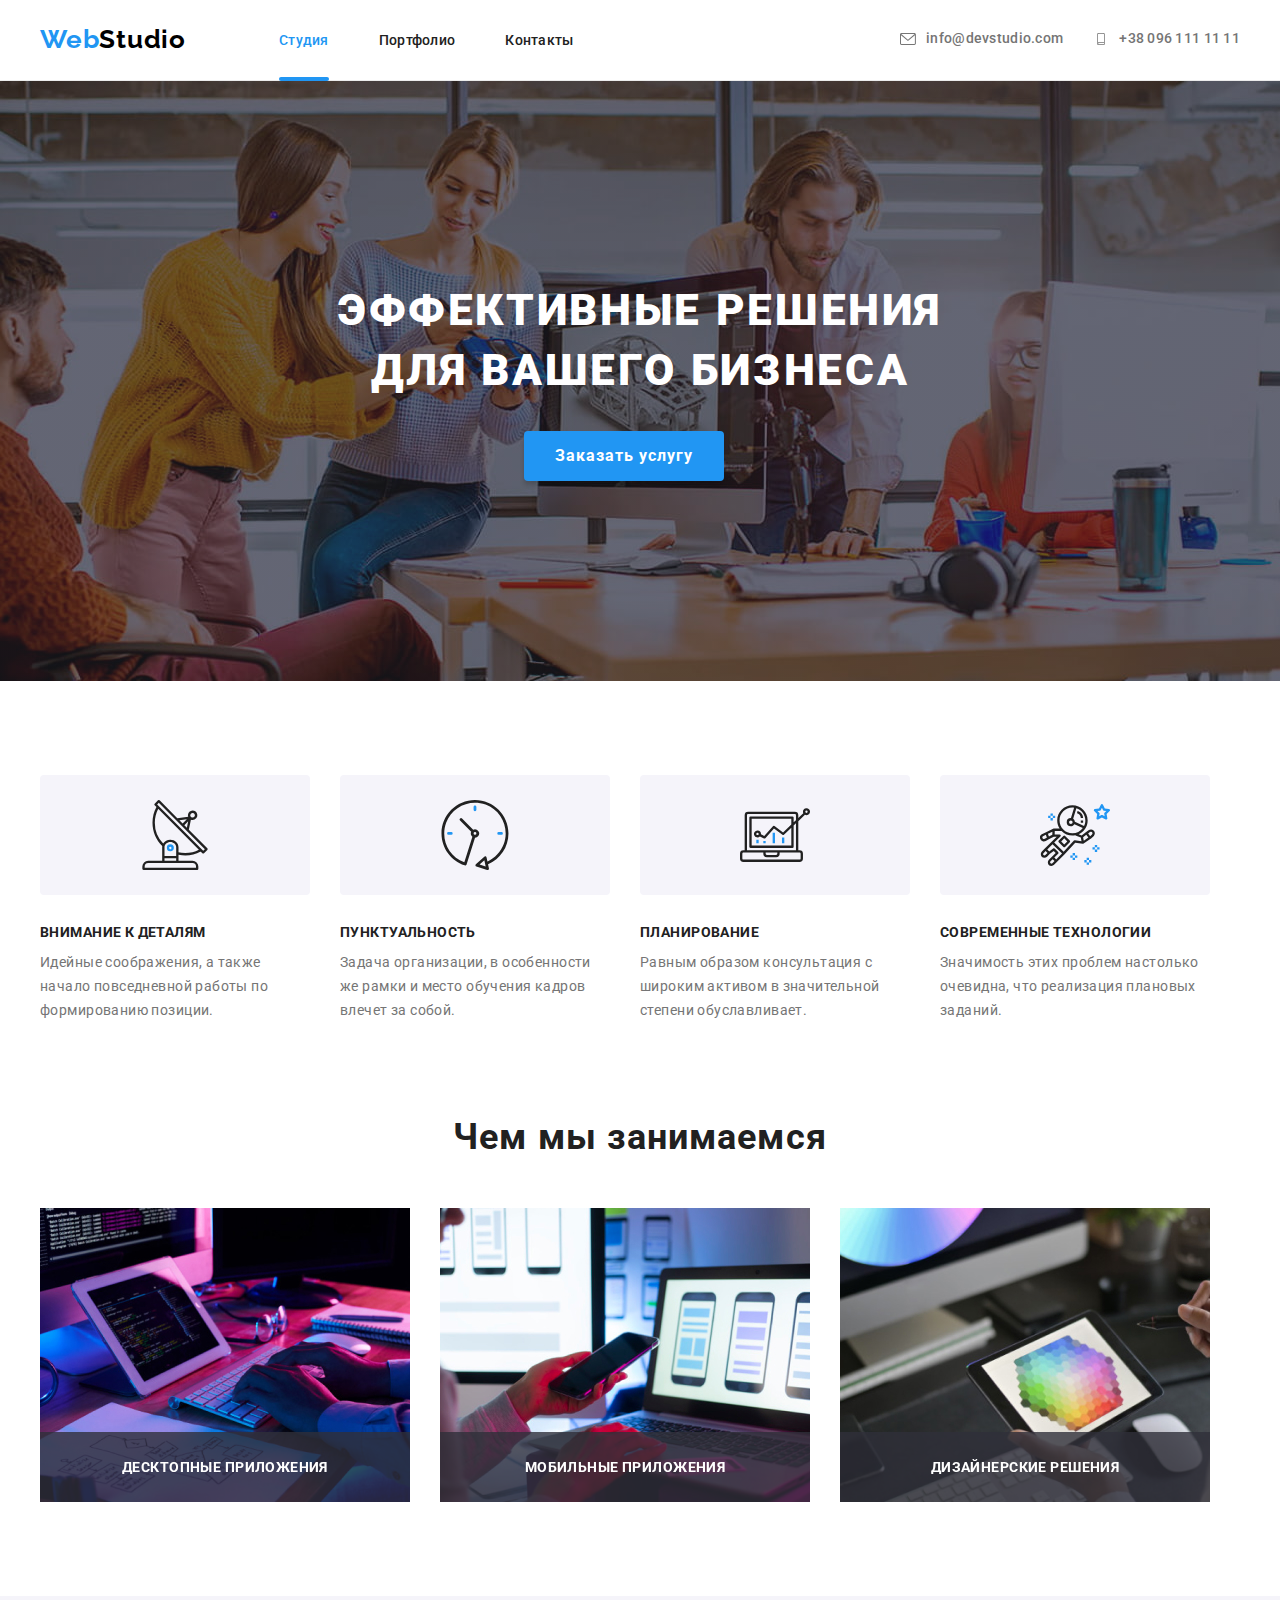
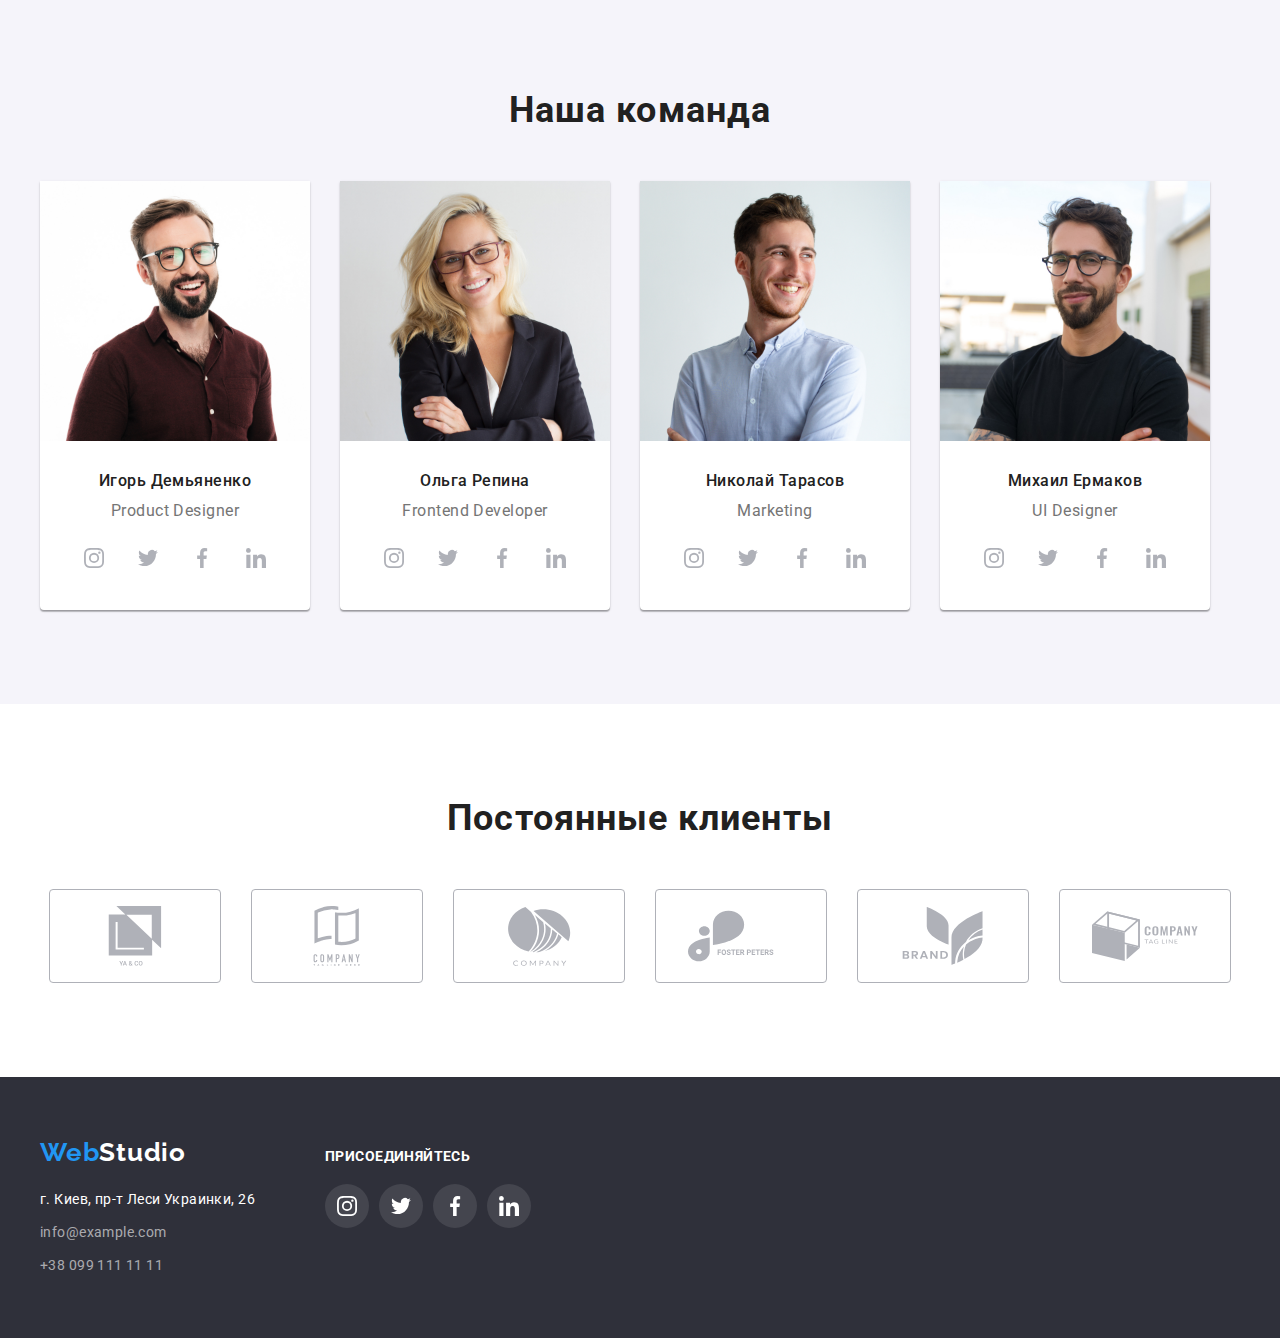
==== index.html @ 54ebe290 "додала файли" ====
<!DOCTYPE html>
<html lang="ru">
<head>
  <meta charset="UTF-8">
  <meta http-equiv="X-UA-Compatible" content="IE=edge">
  <meta name="viewport" content="width=device-width, initial-scale=1.0">
  <title>WebStudio</title>
  <link rel="preconnect" href="https://fonts.googleapis.com">
  <link rel="preconnect" href="https://fonts.gstatic.com" crossorigin>
  <link href="https://fonts.googleapis.com/css2?family=Raleway:wght@700&family=Roboto:wght@400;500;700;900&display=swap"
    rel="stylesheet">
    <link rel="stylesheet" href="https://cdnjs.cloudflare.com/ajax/libs/modern-normalize/1.1.0/modern-normalize.min.css" integrity="sha512-wpPYUAdjBVSE4KJnH1VR1HeZfpl1ub8YT/NKx4PuQ5NmX2tKuGu6U/JRp5y+Y8XG2tV+wKQpNHVUX03MfMFn9Q==" crossorigin="anonymous" referrerpolicy="no-referrer"/>
      <link rel="stylesheet" href="./css/styles.css">
</head>
<body>
  <!-- Шапка сторінки з логотипом (верхній блок)-->
  <header class="hdr">
    <div class="container hdr-nav-contact">
    <nav class="hdr-nav" >
      <a class="logo" href="./index.html"><span>Web</span>Studio</a>
      <!-- Навігація на інші сторінки -->
        <ul class="site-nav list">
          <li class="item"><a class="link current" href="./index.html">Студия</a></li>
          <li class="item"><a class="link" href="./portfolio.html">Портфолио</a></li>
          <li class="item"><a class="link" href="">Контакты</a></li>
        </ul>
        </nav>
    <ul class="hdr-contact list">
        <li class="item">
          <a class="hdr-link mail" href="mailto:info@devstudio.com"><svg class="hdr-icon-mail">
            <use href="./images/icons/symbol-defs.svg#icon-envelope"></use>
          </svg>info@devstudio.com</a>
        </li>
        <li class="item">
          <a class="hdr-link tel" href="tel:+380961111111"><svg class="hdr-icon-tel">
            <use href="./images/icons/symbol-defs.svg#icon-smartphone"></use>
          </svg>+38 096 111 11 11</a>
        </li>
    </ul>
    </div>
  </header>
  
  <!-- Унікальний контент сторінки (3 блоки)-->
  <main>
    <!--Эффективные решения для вашего бизнеса-->
      <section class="section hero">
        <div class="container">
      <h1 class="section-title hero">Эффективные решения для вашего бизнеса</h1>
      <button data-modal-open type="button" class="btn-order"> Заказать услугу</button>
    </div>

    <div data-modal class="backdrop is-hidden">
    <div class="modal">
      <button data-modal-close type="button" class="btn-modal-close">
        <svg class="icon-close">
          <use href="./images/icons/symbol-defs.svg#icon-close"></use>
        </svg>
      </button>
    </div>
    </div>

  </section>
    
   <!-- Cписок особливостей -->
    <section class="section feature">
      <div class="container">
      <h2 class="visually-hidden">Особенности</h2>
        <ul class="feature-list list">
          <li class="item">
            <div class="item-icon">
              <svg class="feature-icon">
                <use href="./images/icons/symbol-defs.svg#icon-antenna"></use>
              </svg>
            </div>
            <h3 class="title">Внимание к деталям</h3>
            <p>Идейные соображения, а также начало повседневной работы по формированию позиции.</p>
          </li> 
          <li class="item">
              <div class="item-icon">
                <svg class="feature-icon">
                  <use href="./images/icons/symbol-defs.svg#icon-clock"></use>
                </svg>
              </div>
            <h3 class="title">Пунктуальность</h3> 
            <p>Задача организации, в особенности же рамки и место обучения кадров влечет за собой.</p>
          </li>
          <li class="item">
              <div class="item-icon">
                <svg class="feature-icon">
                  <use href="./images/icons/symbol-defs.svg#icon-diagram"></use>
                </svg>
              </div>
              <h3 class="title">Планирование</h3>
              <p>Равным образом консультация с широким активом в значительной степени обуславливает.</p>
          </li>
          <li class="item">
              <div class="item-icon">
                <svg class="feature-icon">
                  <use href="./images/icons/symbol-defs.svg#icon-astronaut"></use>
                </svg>
              </div>
              <h3 class="title">Современные технологии</h3>
              <p>Значимость этих проблем настолько очевидна, что реализация плановых заданий.</p>
          </li>
            </ul>
            </div>
      </section>
      <!--Чем мы занимаемся-->
      <section class="section work">
        <div class="container">
        <h2 class="section-title work">Чем мы занимаемся</h2>
        <ul class="work-list list">
          <li class="item"><img src="./images/box1.jpg" alt="photo1" width="370" class="work-img">
            <div class="work-text-position">
              <p>Десктопные приложения</p>
            </div>
          </li>
          <li class="item"><img src="./images/box2.jpg" alt="photo2" width="370" class="work-img">
            <div class="work-text-position">
              <p>Мобильные приложения</p>
            </div>
          </li>
          <li class="item"><img src="./images/box3.jpg" alt="photo3" width="370" class="work-img">
            <div class="work-text-position">
              <p>Дизайнерские решения</p>
            </div>
          </li>
        </ul>
        </div>
      </section>
    <!--Наша команда-->
    <section class="section team">
      <div class="container">
      <h2 class="section-title team">Наша команда</h2>
      <ul class="team-list list">
        <li class="item">
          <img class="team-card" src="./images/img.jpg" alt="Игорь Демьяненко" width="270">
          <div class="team-title-text">
          <h3 class="title-team-card" >Игорь Демьяненко</h3>
          <p class="team-text">Product Designer</p>
          <ul class="team-link-list list">
            <li class="team-link-item">
              <a href="" class="social">
                <svg class="link-icon inst">
                  <use href="./images/icons/symbol-defs.svg#icon-instagram" ></use>
                </svg>
              </a>
            </li>
            <li class="team-link-item">
              <a href="" class="social">
                <svg class="link-icon twitter">
                  <use href="./images/icons/symbol-defs.svg#icon-twitter" ></use>
                </svg>
              </a>
            </li>
            <li class="team-link-item">
              <a href="" class="social">
                <svg class="link-icon facebook"
                >
                  <use href="./images/icons/symbol-defs.svg#icon-facebook" ></use>
                </svg>
              </a>
            </li>
            <li class="team-link-item">
              <a href="" class="social">
                <svg class="link-icon linkedin">
                  <use href="./images/icons/symbol-defs.svg#icon-linkedin" ></use>
                </svg>
              </a>
            </li>
          </ul>
        </div>
        </li>
        <li class="item">
          <img class="team-card" src="./images/img(1).jpg" alt="Ольга Репина" width="270">
          <div class="team-title-text">
          <h3 class="title-team-card" >Ольга Репина</h3>
          <p class="team-text">Frontend Developer</p>
          <ul class="team-link-list list">
            <li class="team-link-item">
              <a href="" class="social">
                <svg class="link-icon inst">
                  <use href="./images/icons/symbol-defs.svg#icon-instagram"></use>
                </svg>
              </a>
            </li>
            <li class="team-link-item">
              <a href="" class="social">
                <svg class="link-icon twitter">
                  <use href="./images/icons/symbol-defs.svg#icon-twitter"></use>
                </svg>
              </a>
            </li>
            <li class="team-link-item">
              <a href="" class="social">
                <svg class="link-icon facebook">
                  <use href="./images/icons/symbol-defs.svg#icon-facebook"></use>
                </svg>
              </a>
            </li>
            <li class="team-link-item">
              <a href="" class="social">
                <svg class="link-icon linkedin">
                  <use href="./images/icons/symbol-defs.svg#icon-linkedin"></use>
                </svg>
              </a>
            </li>
          </ul>
        </div>
        </li>
        <li class="item">
          <img class="team-card" src="./images/img(2).jpg" alt="Николай Тарасов" width="270">
          <div class="team-title-text">
          <h3 class="title-team-card" >Николай Тарасов</h3>
          <p class="team-text">Marketing</p>
          <ul class="team-link-list list">
            <li class="team-link-item">
              <a href="" class="social">
                <svg class="link-icon inst">
                  <use href="./images/icons/symbol-defs.svg#icon-instagram"></use>
                </svg>
              </a>
            </li>
            <li class="team-link-item">
              <a href="" class="social">
                <svg class="link-icon twitter">
                  <use href="./images/icons/symbol-defs.svg#icon-twitter"></use>
                </svg>
              </a>
            </li>
            <li class="team-link-item">
              <a href="" class="social">
                <svg class="link-icon facebook">
                  <use href="./images/icons/symbol-defs.svg#icon-facebook"></use>
                </svg>
              </a>
            </li>
            <li class="team-link-item">
              <a href="" class="social">
                <svg class="link-icon linkedin">
                  <use href="./images/icons/symbol-defs.svg#icon-linkedin"></use>
                </svg>
              </a>
            </li>
          </ul>
         </div>
        </li>
        <li class="item">
          <img class="team-card" src="./images/img(3).jpg" alt="Михаил Ермаков" width="270">
          <div class="team-title-text">
          <h3 class="title-team-card" >Михаил Ермаков</h3>
          <p class="team-text">UI Designer</p>
          <ul class="team-link-list list">
            <li class="team-link-item">
              <a href="" class="social">
                <svg class="link-icon inst">
                  <use href="./images/icons/symbol-defs.svg#icon-instagram"></use>
                </svg>
              </a>
            </li>
            <li class="team-link-item">
              <a href="" class="social">
                <svg class="link-icon twitter">
                  <use href="./images/icons/symbol-defs.svg#icon-twitter"></use>
                </svg>
              </a>
            </li>
            <li class="team-link-item">
              <a href="" class="social">
                <svg class="link-icon facebook">
                  <use href="./images/icons/symbol-defs.svg#icon-facebook"></use>
                </svg>
              </a>
            </li>
            <li class="team-link-item">
              <a href="" class="social">
                <svg class="link-icon linkedin">
                  <use href="./images/icons/symbol-defs.svg#icon-linkedin"></use>
                </svg>
              </a>
            </li>
          </ul>
            </ul>
        </div>
        </li>
      </ul>
      </div>
    </section>
    <!-- Постоянные клиенты -->
    <section class="section clients">
      <div class="container">
      <h2 class="section-title clients">Постоянные клиенты</h2>
      <ul class="clients-list list">
        <li class="clients-item" >
          <a href="" class="clients-link">
            <svg class="clients-icon">
              <use href="./images/icons/symbol-defs.svg#icon-client1"></use>
            </svg>
          </a>
        </li>
        <li class="clients-item">
          <a href="" class="clients-link">
            <svg class="clients-icon">
              <use href="./images/icons/symbol-defs.svg#icon-client2"></use>
            </svg>
          </a>
        </li>
        <li class="clients-item">
          <a href="" class="clients-link">
            <svg class="clients-icon">
              <use href="./images/icons/symbol-defs.svg#icon-client3"></use>
            </svg>
          </a>
        </li>
        <li class="clients-item">
          <a href="" class="clients-link">
            <svg class="clients-icon">
              <use href="./images/icons/symbol-defs.svg#icon-client4"></use>
            </svg>
          </a>
        </li>
        <li class="clients-item">
          <a href="" class="clients-link">
            <svg class="clients-icon">
              <use href="./images/icons/symbol-defs.svg#icon-client5"></use>
            </svg>
          </a>
        </li>
        <li class="clients-item">
          <a href="" class="clients-link">
            <svg class="clients-icon">
              <use href="./images/icons/symbol-defs.svg#icon-client6"></use>
            </svg>
          </a>
        </li>
      </ul>
    </div>
    </section>


  </main>
  <!-- Підвал сторінки (нижня частина)-->
  <footer class="footer-box">
    <div class="container footer">
      <div class="adress-box">
        <!-- Копірайт -->
        <a class="logo-footer" href="./index.html"> <span>Web</span>Studio</a>
        <!-- Посилання на соцмережі -->
        <address>
          <ul class="contact list">
            <li><a class="contact-adres" href="https://goo.gl/maps/HZU3c6R3okZjk7ic6" target="_blank"
                rel="noopener noreferrer">г. Киев, пр-т Леси Украинки, 26</a></li>
            <li><a class="contact-mail" href="mailto:info@example.com">info@example.com</a></li>
            <li><a class="contact-tel" href="tel:+380991111111">+38 099 111 11 11</a></li>
          </ul>
        </address>
      </div>
      <!--LINK SOC  -->
      <div class="footer-link">
        <p class="footer-link-text">Присоединяйтесь</p>
        <ul class="footer-link-list list">
          <li class="footer-link-item">
            <a href="" class="footer-social">
              <svg class="footer-link-icon">
                <use href="./images/icons/symbol-defs.svg#icon-instagram"></use>
              </svg>
            </a>
          </li>
          <li class="footer-link-item">
            <a href="" class="footer-social">
              <svg class="footer-link-icon">
                <use href="./images/icons/symbol-defs.svg#icon-twitter"></use>
              </svg>
            </a>
          </li>
          <li class="footer-link-item">
            <a href="" class="footer-social">
              <svg class="footer-link-icon">
                <use href="./images/icons/symbol-defs.svg#icon-facebook"></use>
              </svg>
            </a>
          </li>
          <li class="footer-link-item">
            <a href="" class="footer-social">
              <svg class="footer-link-icon">
                <use href="./images/icons/symbol-defs.svg#icon-linkedin"></use>
              </svg>
            </a>
          </li>
        </ul>
      </div>
    </div>
    
 
  </footer>

  <script src="./js/modal.js"></script>
</body>
</html>

        <!--  -->
---- css/styles.css ----
:root {
  --primary-text-color: #757575;
  --title-color: #212121;
  --link-hover-color: #2196f3;
  --accent-color: #2196f3;
  --btn-color: #2196f3;
  --primary-bg-color: #2f303a;
  --bg-prioritet-color: #fff;
  --bg-another-color: #f5f4fa;
  --time-hover: 250ms;
  --time-function: cubic-bezier(0.4, 0, 0.2, 1);
}

body {
  margin: 0 0 0 0;
  font-family: Roboto, sans-serif;
  background: #fff;
  color: var(--primary-text-color);
  font-size: 14px;
  line-height: 1.33;
}

/* Нижче буде скидування стилів для тегів */
p,
h1,
h2,
h3,
h4,
h5,
h6 {
  margin: 0;
}

ul,
ol {
  margin: 0;
  padding: 0;
}

a {
  text-decoration: none;
}

button {
  cursor: pointer;
}

address {
  font-style: normal;
}

.container {
  width: 1200px;
  margin: 0 auto;
  padding-left: 15px;
  padding-right: 15px;
}

/* контейнерів може бути декілька, якщо секції різної ширини */

.list {
  padding-top: 0;
  padding-bottom: 0;
  padding-right: 0;
  padding-left: 0;
  margin-top: 0;
  margin-bottom: 0;
  margin-left: 0;
  margin-right: 0;
  list-style: none;
}

/* скидує стилі списків */

.visually-hidden {
  position: absolute;
  width: 1px;
  height: 1px;
  margin: -1px;
  border: 0;
  padding: 0;

  white-space: nowrap;
  clip-path: inset(100%);
  clip: rect(0 0 0 0);
  overflow: hidden;
}
/* приховує елементи без втрати семантики */

/* ========HEADER======= */

.hdr {
  /* position: sticky;
top: 0; */
  background-color: var(--bg-prioritet-color);
  border-bottom: 1px solid #ececec;
}

.hdr-nav-contact {
  display: flex;
  align-items: center;
  justify-content: space-between;
}

.hdr-nav {
  display: flex;
  align-items: center;
}

.logo {
  font-family: 'Raleway', sans-serif;
  font-weight: 700;
  font-size: 26px;
  line-height: 1.19;
  letter-spacing: 0.03em;
  color: black;
  text-decoration: none;
  padding-top: 24px;
  padding-bottom: 25px;

  transition-property: color;
  transition-duration: var(--time-hover);
  transition-timing-function: var(--time-function);
}

.logo span {
  color: var(--accent-color);
}


.logo:hover,
.logo:focus {
  color: var(--link-hover-color);
}

/* site-nav */

.site-nav {
  display: flex;
  margin-left: 93px;
  gap: 50px;
}

/* .site-nav .item:not(:last-child){
  margin-right: 50px;
} */

/* .site-nav .item + .item{
  margin-left: 50px;
} */

.site-nav-list {
  display: flex;
  margin-right: 305px;
}

.site-nav .link {
  padding-top: 32px;
  padding-bottom: 32px;

  color: #212121;
  font-style: normal;
  font-weight: 500;
  font-size: 14px;
  line-height: 1.1;
  letter-spacing: 0.02em;
  text-decoration: none;

  transition-property: color;
  transition-duration: var(--time-hover);
  transition-timing-function: var(--time-function);
}

.link.current {
  position: relative;
  color: var(--accent-color);
}

.link.current::after {
  position: absolute;
  bottom: -1px;
  left: 0;
  content: '';

  min-width: 100%;
  height: 4px;
  border: none;

  background-color: var(--accent-color);
  outline: 2px;
  border-radius: 2px;
}

.site-nav .link:hover,
.site-nav .link:focus {
  color: var(--link-hover-color);
}

.hdr-contact.list {
  display: flex;
  justify-content: end;
  gap: 30px;
}

.hdr-contact .item {
  display: flex;
  align-items: center;
  justify-content: center;
}

.hdr-contact .hdr-link {
  display: flex;
  align-items: center;
  padding-top: 24px;
  padding-bottom: 25px;
  color: var(--primary-text-color);
  text-decoration: none;
  font-style: normal;
  font-weight: 500;
  font-size: 14px;
  line-height: 1.14;
  letter-spacing: 0.02em;

  transition-property: color;
  transition-duration: var(--time-hover);
  transition-timing-function: var(--time-function);
}

.hdr-contact .hdr-link:hover,
.hdr-contact .hdr-link:focus,
.hdr-contact .hdr-link:hover .hdr-icon-mail,
.hdr-contact .hdr-link:hover .hdr-icon-tel,
.hdr-contact .hdr-link:focus .hdr-icon-mail,
.hdr-contact .hdr-link:focus .hdr-icon-tel {
  color: var(--accent-color);
  fill: var(--accent-color);
}

.hdr-icon-mail {
  width: 16px;
  height: 12px;
  margin-right: 10px;
  fill: rgba(117, 117, 117, 1);

  transition-property: fill;
  transition-duration: var(--time-hover);
  transition-timing-function: var(--time-function);
}

.hdr-icon-tel {
  width: 16px;
  height: 12px;
  margin-right: 10px;
  fill: rgba(117, 117, 117, 1);

  transition-property: fill;
  transition-duration: var(--time-hover);
  transition-timing-function: var(--time-function);
}

/* ========ORDER======= */
/* Эффективные решения для вашего бизнеса */

section.hero {
  padding-top: 200px;
  padding-bottom: 200px;
  align-items: center;
  text-align: center;
  background-color: var(--primary-bg-color);
  background-image: linear-gradient(to right, rgba(47, 48, 58, 0.4), rgba(47, 48, 58, 0.4)),
    url(../images/hero-bg.jpg);
  background-repeat: no-repeat;
  background-position: center;
}

.section-title {
  color: var(--title-color);
}
.section-title.hero {
  margin-top: 0;
  margin-bottom: 30px;
  margin-left: auto;
  margin-right: auto;
  width: 696px;
  height: 120px;

  font-weight: 900;
  font-size: 44px;
  line-height: 1.36;
  letter-spacing: 0.06em;
  text-transform: uppercase;
  color: #fff;
}

.btn-order {
  display: flex;
  justify-content: center;
  align-items: center;
  min-width: 200px;
  height: 50px;
  margin-right: 484px;
  margin-left: 484px;

  border-radius: 4px;
  border: transparent;
  background: var(--btn-color);
  box-shadow: 0px 4px 4px rgba(0, 0, 0, 0.15);
  font-family: inherit;
  font-weight: 700;
  font-size: 16px;
  line-height: 1.87;
  letter-spacing: 0.06em;

  cursor: pointer;
  color: #ffffff;
}

/* ======FEATURES===== */
/* features Особенности*/
.feature {
  padding-top: 94px;
  padding-bottom: 94px;
  padding-left: 0;
  padding-right: 0;
  background-color: var(--bg-color-wite);
}

.feature-list {
  display: flex;
  gap: 30px;
}

.feature-list .item {
  max-width: 270px;
}

.feature-list .item p {
  line-height: 1.71;
  letter-spacing: 0.03em;
}

/* .feature-list .item + .item{
  margin-left: 30px;
} */

.item-icon {
  display: flex;
  align-items: center;
  justify-content: center;
  width: 270px;
  height: 120px;
  margin-bottom: 30px;
  background-color: var(--bg-another-color);
  border-radius: 4px;
}

.feature-icon {
  width: 70px;
  height: 70px;
}

.feature-list .title {
  margin-bottom: 10px;
  color: var(--title-color);
  font-weight: 700;
  font-size: 14px;
  line-height: 1.14;
  letter-spacing: 0.03em;
  text-transform: uppercase;
}

/* =======WORK======== */
/* ЧЕМ МЫ ЗАНИМАЕМСЯ */

.section.work {
  background-color: var(--bg-color-wite);
  padding-bottom: 94px;
}

.work-list {
  position: relative;
  display: flex;
  gap: 30px;
}

.work-img {
  display: block;
}

.work-text-position {
  position: absolute;
  bottom: 0;
  display: flex;
  justify-content: center;
  align-items: center;
  width: 370px;
  height: 70px;
  background-color: rgba(47, 48, 58, 0.8);

  font-weight: 700;
  font-size: 14px;
  line-height: 1.14px;
  text-align: center;
  letter-spacing: 0.03em;
  text-transform: uppercase;
  color: #ffffff;
}


/* =======TEAM======= */
/* Наша команда */

.section.team {
  padding-top: 94px;
  padding-bottom: 94px;
  background-color: var(--bg-another-color);
}

.section-title.work,
.section-title.team,
.section-title.clients {
  margin-top: 0;
  margin-bottom: 50px;
  font-weight: 700;
  font-size: 36px;
  line-height: 1.15;
  text-align: center;
  letter-spacing: 0.03em;
}

.team-list {
  display: flex;
  gap: 30px;
}

.team-list .item {
  background-color: #fff;
  box-shadow: 0px 1px 3px rgba(0, 0, 0, 0.12), 0px 1px 1px rgba(0, 0, 0, 0.14),
    0px 2px 1px rgba(0, 0, 0, 0.2);
  border-radius: 0px 0px 4px 4px;
}

.team-card {
  display: block;
}

.title-team-card {
  margin-bottom: 10px;
  font-weight: 500;
  font-size: 16px;
  text-align: center;
  line-height: 1.19;
  letter-spacing: 0.03em;
  color: var(--title-color);
}

.team-text {
  margin-bottom: 16px;
  font-size: 16px;
  line-height: 1.19;
  text-align: center;
  letter-spacing: 0.03em;

  color: var(--primary-text-color);
}

.team-title-text {
  padding-top: 30px;
  padding-bottom: 30px;
}

.team-link-list {
  display: flex;
  justify-content: center;
  gap: 10px;
}

.social {
  display: flex;
  align-items: center;
  justify-content: center;
  width: 44px;
  height: 44px;
  fill: rgba(175, 177, 184, 1);
  border-radius: 50%;

  transition-property: background-color;
  transition-duration: var(--time-hover);
  transition-timing-function: var(--time-function);
}

.link-icon {
  width: 20px;
  height: 20px;
  padding: 0;

  transition-property: fill;
  transition-duration: var(--time-hover);
  transition-timing-function: var(--time-function);
}

.social:hover,
.social:focus {
  background-color: var(--accent-color);
  fill: #ffffff;
}

/* =====CLIENTS=== */
/* Постоянные клиетны */
s.ection-title.clients {
  margin-bottom: 50px;
}

.section.clients {
  padding-top: 94px;
  padding-bottom: 94px;
}

.clients-list {
  display: flex;
  justify-content: center;
  gap: 30px;
}

.clients-link {
  display: flex;
  width: 170px;
  height: 92px;
  border: 1px solid #afb1b8;
  border-radius: 4px;
  align-items: center;
  justify-content: center;

  transition-property: border-color;
  transition-duration: var(--time-hover);
  transition-timing-function: var(--time-function);
}

.clients-link:hover .clients-icon,
.clients-link:focus .clients-icon {
  fill: var(--accent-color);
}

.clients-link:hover,
.clients-link:focus {
  border: 1px solid var(--accent-color);
}

.clients-icon {
  width: 106px;
  height: 60px;
  fill: #afb1b8;

  transition-property: fill;
  transition-duration: var(--time-hover);
  transition-timing-function: var(--time-function);
}

/*========FOOTER========*/
.container.footer {
  display: flex;
  align-items: baseline;
}

.footer-box {
  padding-top: 60px;
  padding-bottom: 60px;
  background-color: var(--primary-bg-color);
}

.adres-box {
  display: flex;
}

.logo-footer {
  display: block;
  margin-bottom: 20px;

  font-family: 'Raleway';
  font-weight: 700;
  font-size: 26px;
  line-height: 1.19;
  letter-spacing: 0.03em;
  color: #fff;
  text-decoration: none;

  transition-property: color;
  transition-duration: var(--time-hover);
  transition-timing-function: var(--time-function);
}

.logo-footer span {
  color: var(--accent-color);
}

.logo-footer:hover,
.logo-footer:focus {
  color: var(--link-hover-color);
}

.contact-adres {
  display: inline-block;
  margin-bottom: 9px;
  font-style: normal;
  font-size: 14px;
  line-height: 1.71;
  letter-spacing: 0.03em;
  text-decoration: none;
  color: #ffffff;

  transition-property: color;
  transition-duration: var(--time-hover);
  transition-timing-function: var(--time-function);
}

.contact-mail {
  display: block;
  margin-bottom: 9px;
}

.contact-tel {
  display: block;
}

.contact-mail,
.contact-tel {
  color: rgba(255, 255, 255, 0.6);
  font-style: normal;
  font-size: 14px;
  line-height: 1.71;
  letter-spacing: 0.03em;
  text-decoration: none;

  transition-property: color;
  transition-duration: var(--time-hover);
  transition-timing-function: var(--time-function);
}

.contact-adres:hover,
.contact-mail:hover,
.contact-tel:hover {
  color: var(--link-hover-color);
}

.contact-adres:focus,
.contact-mail:focus,
.contact-tel:focus {
  color: var(--link-hover-color);
}

.footer-link {
  margin-left: 70px;
}

.footer-link-text {
  margin-bottom: 20px;
  font-weight: 700;
  font-size: 14px;
  line-height: 16px;
  letter-spacing: 0.03em;
  text-transform: uppercase;

  color: #ffffff;
}

.footer-link-list {
  display: flex;
  gap: 10px;
}

.footer-social {
  display: flex;
  align-items: center;
  justify-content: center;
  width: 44px;
  height: 44px;
  border-radius: 50%;
  background-color: rgba(255, 255, 255, 0.1);
  fill: var(--bg-prioritet-color);

  transition-property: background-color;
  transition-duration: var(--time-hover);
  transition-timing-function: var(--time-function);
}

.footer-social:hover,
.footer-social:focus {
  background-color: var(--accent-color);
}

.footer-link-icon {
  width: 20px;
  height: 20px;
}

/* ======MODAL====== */

.backdrop {
  position: fixed;
  top: 0;
  right: 0;
  left: 0;
  bottom: 0;
  background-color: rgba(0, 0, 0, 0.2);

  opacity: 1;
  transition: opacity var(--time-hover) var(--time-function);
}

.backdrop.is-hidden {
  opacity: 0;
  pointer-events: none;
}

.backdrop.is-hidden .modal{
  transform: translate(-50%, -50%) scale(1.3);

}

.modal {
  position: absolute;
  top: 50%;
  left: 50%;
  height: 581px;
  width: 528px;

  background-color: #fff;
  box-shadow: 0px 1px 3px rgba(0, 0, 0, 0.12), 0px 1px 1px rgba(0, 0, 0, 0.14),
    0px 2px 1px rgba(0, 0, 0, 0.2);
  border-radius: 4px;

  transform: translate(-50%, -50%) scale(1);
  transition: var(--time-hover) var(--time-function);
}

.btn-modal-close {
  position: absolute;
  top: 8px;
  right: 8px;

  display: flex;
  justify-content: center;
  align-items: center;
  width: 30px;
  height: 30px;

  cursor: pointer;

  background-color: transparent;
  border: 1px solid rgba(0, 0, 0, 0.1);
  border-radius: 50%;
}

.btn-modal-close:hover .icon-close{
  fill: var(--accent-color);
}

.icon-close {
  width: 11px;
  height: 11px;
  fill: #000;

    transition-property: fill;
  transition-duration: var(--time-hover);
  transition-timing-function: var(--time-function);
}

/* ================= */
/* PORTFOLIO STYLES */
/* ================= */

.portfolio-section {
  padding-top: 94px;
  padding-bottom: 94px;
}

.portf-title {
  font-size: 0;
}

/* ===СПИСОК КНОПОК=== */

.buttons-portf.list {
  display: flex;
  margin-bottom: 50px;
  justify-content: center;
  gap: 8px;
}

.btn-portf {
  padding-top: 6px;
  padding-bottom: 6px;
  padding-right: 22px;
  padding-left: 22px;
  height: 38px;
  background: #f5f4fa;
  border: none;
  border-radius: 4px;

  font-family: inherit;
  font-weight: 500;
  font-size: 16px;
  line-height: 1.62;
  text-align: center;
  letter-spacing: 0.03em;
  cursor: pointer;

  transition-property: background-color, color;
  transition-duration: var(--time-hover);
  transition-timing-function: var(--time-function);
}

.btn-portf:hover,
.btn-portf:focus {
  background: var(--link-hover-color);
  box-shadow: 0px 3px 1px rgba(0, 0, 0, 0.1), 0px 1px 2px rgba(0, 0, 0, 0.08),
    0px 2px 2px rgba(0, 0, 0, 0.12);
  color: #ffffff;
}

/*===ПОРТФОЛІО РОБІТ=== */

.portfolio-list .item {
 
  width: 370px;
  height: 404px;

  transition-property: box-shadow;
  transition-duration: var(--time-hover);
  transition-timing-function: var(--time-function);
}

.portfolio-list {
  display: flex;
  flex-wrap: wrap;
  gap: 30px;
}

.portf-thumb {
  position: relative;
  overflow: hidden;
}

.portf-overlay {
  position: absolute;
  top: 0;
  left: 0;

  padding: 63px 24px;

  width: 100%;
  height: 100%;
  background-color: rgba(33, 150, 243, 0.9);

  font-weight: 400;
  font-size: 18px;
  line-height: 1.56;
  letter-spacing: 0.03em;
  color: #ffffff;

transform: translateY(100%);
transition: transform var(--time-hover) var(--time-function);
}

.portfolio-list .item:hover{
  box-shadow: 0px 1px 1px rgba(0, 0, 0, 0.12), 0px 4px 4px rgba(0, 0, 0, 0.06),
    1px 4px 6px rgba(0, 0, 0, 0.16);
  cursor: pointer;
}

.portfolio-list .item:hover .portf-overlay{
  transform: translateY(0);
}

.portfolio-list .item:focus .portf-overlay{
   transform: translateY(0);
}

.portf-card {
  display: block;
}


.portf-list-title {
  margin-bottom: 4px;

  font-weight: 700;
  font-size: 18px;
  line-height: 2;
  letter-spacing: 0.06em;
  color: var(--title-color);
}

.portf-list-text {
  font-size: 16px;
  line-height: 1.88;
  letter-spacing: 0.03em;
  color: var(--primary-text-color);
}

.card-border {
  padding-top: 20px;
  padding-bottom: 20px;
  padding-left: 24px;
  padding-right: 24px;
  margin: 0;
  border-left: 1px solid #eeeeee;
  border-right: 1px solid #eeeeee;
  border-bottom: 1px solid #eeeeee;
}

/*
колір основного тексту #212121
колір h1 #FFFFFF
колір web #2196F3
колір p, mail tel (header) #757575
колір background #2F303A
колір background наша команда #F5F4FA ;
колір*/

/* ФОРМУЛА від ширини відняти суму зазорів, поділити на кількість елементів в рядку і забрати у останніх марджин */

/* .portfolio-list .item:nth-child(3n){
  margin-right: 0;
} */
/* .portfolio-list .item:nth-last-child(-n+3){
margin-bottom: 0;
} */

/* ЧАС АНІМАЦІЇ І КУБІК 
час 250ms
cubic-bezier(0.4, 0, 0.2, 1)
*/
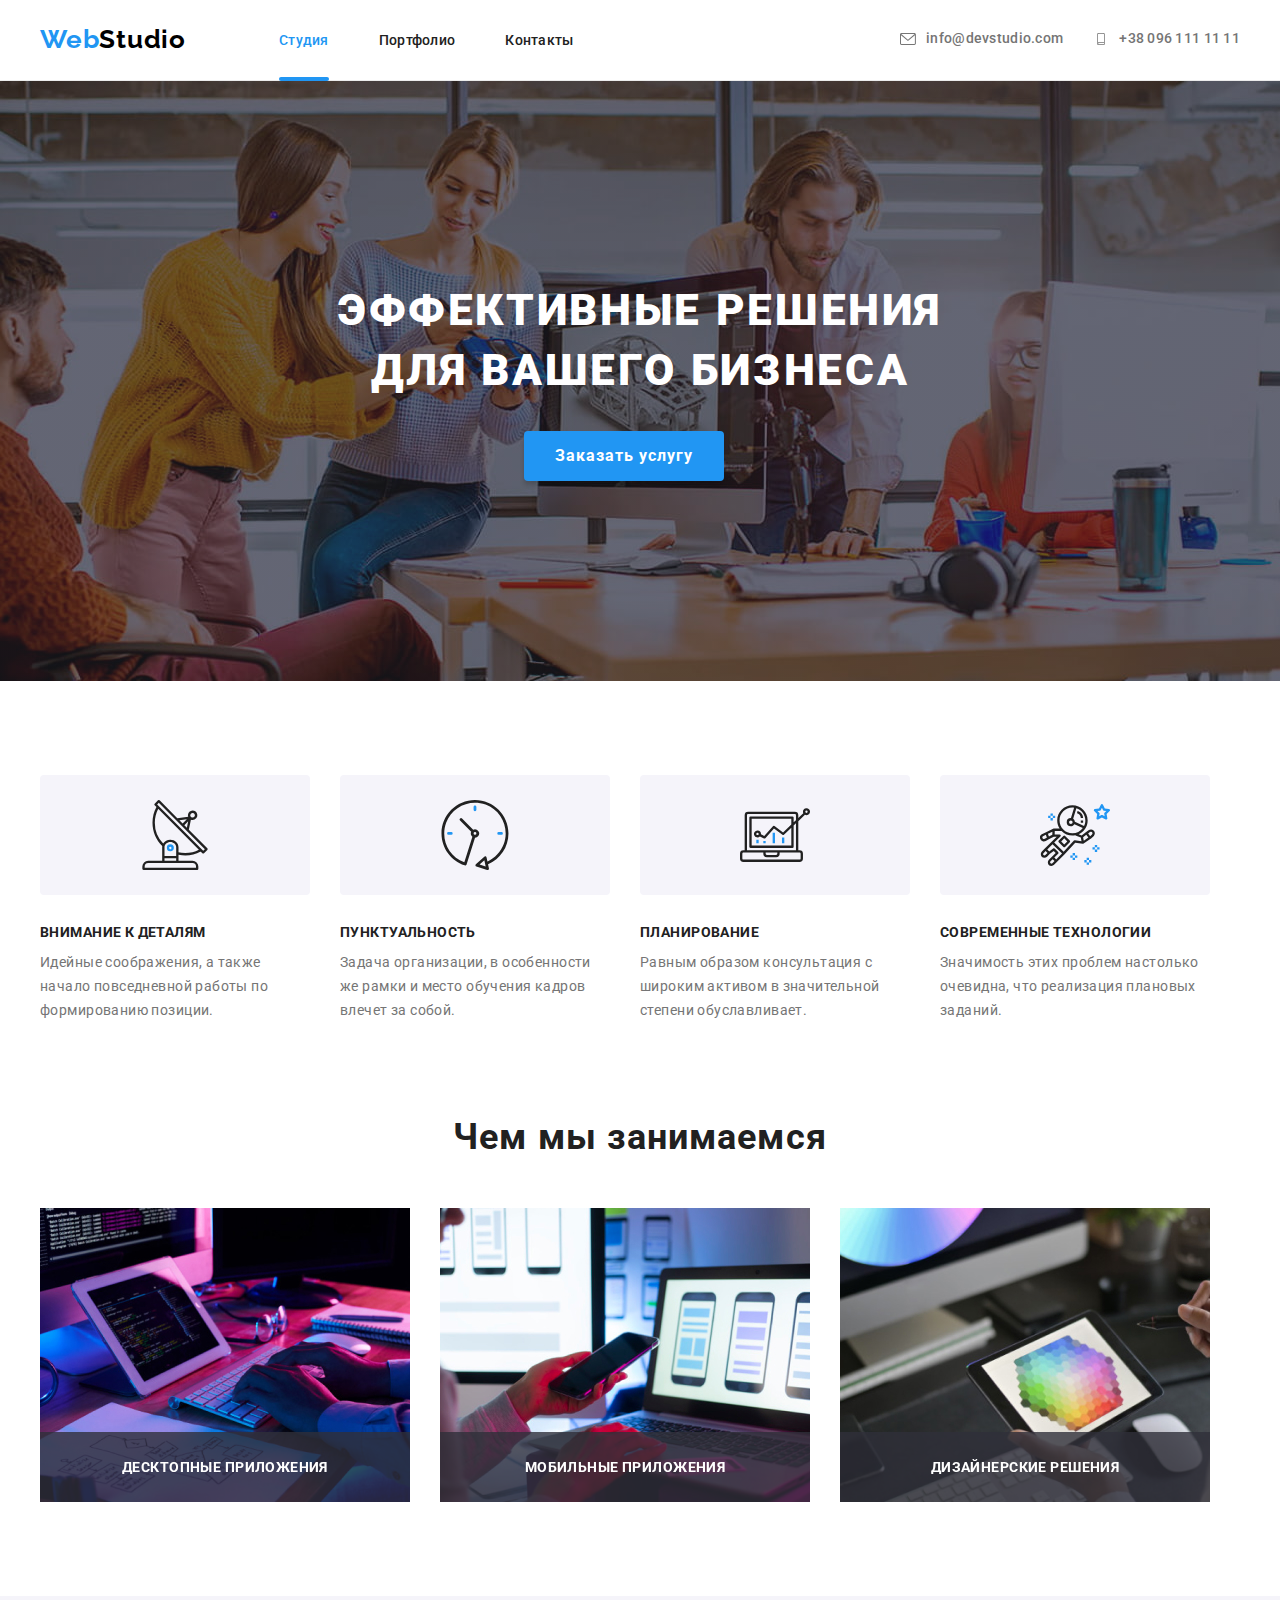
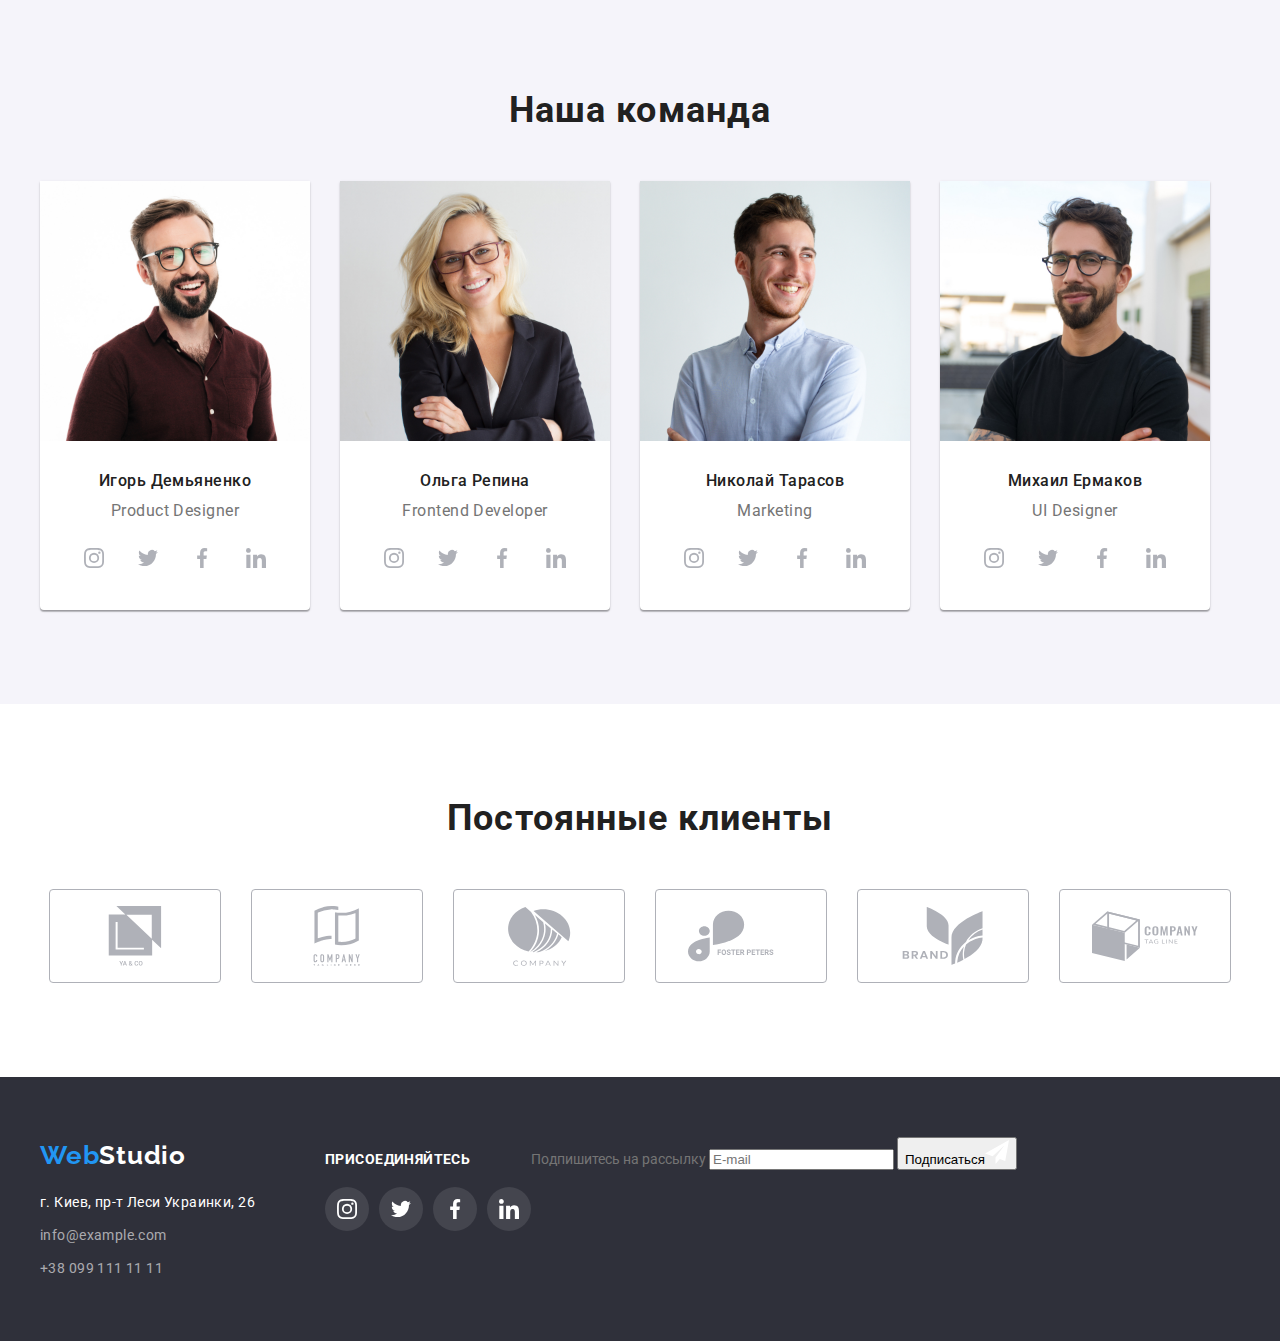
==== commit 13a287bc: "modal" ====
--- a/index.html
+++ b/index.html
@@ -56,6 +56,44 @@
           <use href="./images/icons/symbol-defs.svg#icon-close"></use>
         </svg>
       </button>
+
+
+<form class="modal-form">
+<h2 class="modal-title">Оставьте свои данные, мы вам перезвоним</h2>
+
+<div class="form-field">
+  <label for="modal-name">Имя</label>
+  <input class="input-field name" type="text" name="modal-name" id="modal-name">
+</div>
+
+<div class="form-field">
+  <label for="modal-tel">Телефон</label>
+  <input class="input-field tel"  type="tel" name="modal-tel" id="modal-tel">
+</div>
+
+<div class="form-field">
+  <label for="modal-mail">Почта</label>
+  <input class="input-field mail"  type="mail" name="modal-mail" id="modal-mail">
+</div>
+
+<div class="form-field">
+  <label for="modal-comment">Комментарий</label>
+<textarea class="input-field comment"  name="modal-comment" id="modal-comment" cols="" rows="">Введите текст</textarea>
+</div>
+
+<div class="form-checkbox">
+  <input class="checkbox-field" type="checkbox" name="modal-checkbox" value="" id="modal-checkbox">
+  <label for="modal-checkbox">Соглашаюсь с рассылкой и принимаю <a class="link-contract" href="">Условия Договора</a> </label>
+</div>
+
+<div class="btn-form-send">
+  <button type="submit" class="modal-btn-send">Отправить</button>
+</div>
+
+
+
+</form>
+
     </div>
     </div>
 
@@ -389,9 +427,17 @@
           </li>
         </ul>
       </div>
-    </div>
-    
- 
+      <!-- ФОРМА ФУТЕР -->
+        <div class="form-sumbit">
+          <form>
+            <label for="user-email-footer">Подпишитесь на рассылку</label>
+            <input type="email" name="user-email-footer" id="user-email-footer" placeholder="E-mail">
+            <button type="submit" class="footer-form-btn">Подписаться<svg class="form-icon-send">
+              <use href="./images/icons/symbol-defs.svg#icon-send"></use>
+            </svg></button>
+          </form>
+        </div>
+    </div>
   </footer>
 
   <script src="./js/modal.js"></script>
--- a/css/styles.css
+++ b/css/styles.css
@@ -49,6 +49,10 @@
   font-style: normal;
 }
 
+textarea {
+  resize: none;
+}
+
 .container {
   width: 1200px;
   margin: 0 auto;
@@ -127,7 +131,6 @@
   color: var(--accent-color);
 }
 
-
 .logo:hover,
 .logo:focus {
   color: var(--link-hover-color);
@@ -406,7 +409,6 @@
   color: #ffffff;
 }
 
-
 /* =======TEAM======= */
 /* Наша команда */
 
@@ -712,9 +714,8 @@
   pointer-events: none;
 }
 
-.backdrop.is-hidden .modal{
+.backdrop.is-hidden .modal {
   transform: translate(-50%, -50%) scale(1.3);
-
 }
 
 .modal {
@@ -724,6 +725,10 @@
   height: 581px;
   width: 528px;
 
+  display: flex;
+  justify-content: center;
+  align-items: center;
+
   background-color: #fff;
   box-shadow: 0px 1px 3px rgba(0, 0, 0, 0.12), 0px 1px 1px rgba(0, 0, 0, 0.14),
     0px 2px 1px rgba(0, 0, 0, 0.2);
@@ -751,7 +756,7 @@
   border-radius: 50%;
 }
 
-.btn-modal-close:hover .icon-close{
+.btn-modal-close:hover .icon-close {
   fill: var(--accent-color);
 }
 
@@ -760,9 +765,108 @@
   height: 11px;
   fill: #000;
 
-    transition-property: fill;
-  transition-duration: var(--time-hover);
-  transition-timing-function: var(--time-function);
+  transition-property: fill;
+  transition-duration: var(--time-hover);
+  transition-timing-function: var(--time-function);
+}
+
+.form-icon-send {
+  width: 24px;
+  height: 24px;
+}
+
+.modal-title {
+  margin-bottom: 12px;
+
+  font-weight: 700;
+  font-size: 20px;
+  line-height: 1.15;
+  text-align: center;
+  letter-spacing: 0.03em;
+  color: var(--title-color);
+}
+
+.modal-form {
+  text-align: start;
+}
+
+.form-field {
+  display: flex;
+  flex-direction: column;
+}
+
+.form-field label {
+  margin-bottom: 4px;
+}
+
+.input-field{
+  border: 1px solid rgba(33, 33, 33, 0.2);
+border-radius: 4px;
+
+cursor: pointer;
+
+font-size: 12px;
+line-height: 1.17;
+letter-spacing: 0.01em;
+color: var(--primary-text-color);
+}
+
+.input-field.comment {
+  margin-bottom: 20px;
+  padding: 16px;
+  height: 120px;
+
+  font-size: 12px;
+line-height: 1.17;
+letter-spacing: 0.01em;
+color: rgba(117, 117, 117, 0.5);
+}
+
+.input-field.name, 
+.input-field.tel,
+.input-field.mail{
+  height: 40px;
+  margin-bottom: 10px;
+}
+
+.form-checkbox {
+  display: flex;
+  justify-content: center;
+  align-items: center;
+  margin-bottom: 30px;
+  cursor: pointer;
+}
+
+.link-contract{
+  font-size: 14px;
+line-height: 1.71;
+letter-spacing: 0.03em;
+text-decoration-line: underline;
+color: var(--accent-color);
+}
+
+.btn-form-send {
+  display: flex;
+  justify-content: center;
+  align-items: center;
+}
+
+.modal-btn-send {
+  padding: 0;
+
+  width: 200px;
+  height: 50px;
+
+  background-color: var(--accent-color);
+  box-shadow: 0px 4px 4px rgba(0, 0, 0, 0.15);
+border-radius: 4px;
+border: transparent;
+
+font-weight: 700;
+font-size: 16px;
+line-height: 1.88;
+letter-spacing: 0.06em;
+color: #FFFFFF;
 }
 
 /* ================= */
@@ -821,7 +925,6 @@
 /*===ПОРТФОЛІО РОБІТ=== */
 
 .portfolio-list .item {
- 
   width: 370px;
   height: 404px;
 
@@ -858,28 +961,27 @@
   letter-spacing: 0.03em;
   color: #ffffff;
 
-transform: translateY(100%);
-transition: transform var(--time-hover) var(--time-function);
-}
-
-.portfolio-list .item:hover{
+  transform: translateY(100%);
+  transition: transform var(--time-hover) var(--time-function);
+}
+
+.portfolio-list .item:hover {
   box-shadow: 0px 1px 1px rgba(0, 0, 0, 0.12), 0px 4px 4px rgba(0, 0, 0, 0.06),
     1px 4px 6px rgba(0, 0, 0, 0.16);
   cursor: pointer;
 }
 
-.portfolio-list .item:hover .portf-overlay{
+.portfolio-list .item:hover .portf-overlay {
   transform: translateY(0);
 }
 
-.portfolio-list .item:focus .portf-overlay{
-   transform: translateY(0);
+.portfolio-list .item:focus .portf-overlay {
+  transform: translateY(0);
 }
 
 .portf-card {
   display: block;
 }
-
 
 .portf-list-title {
   margin-bottom: 4px;
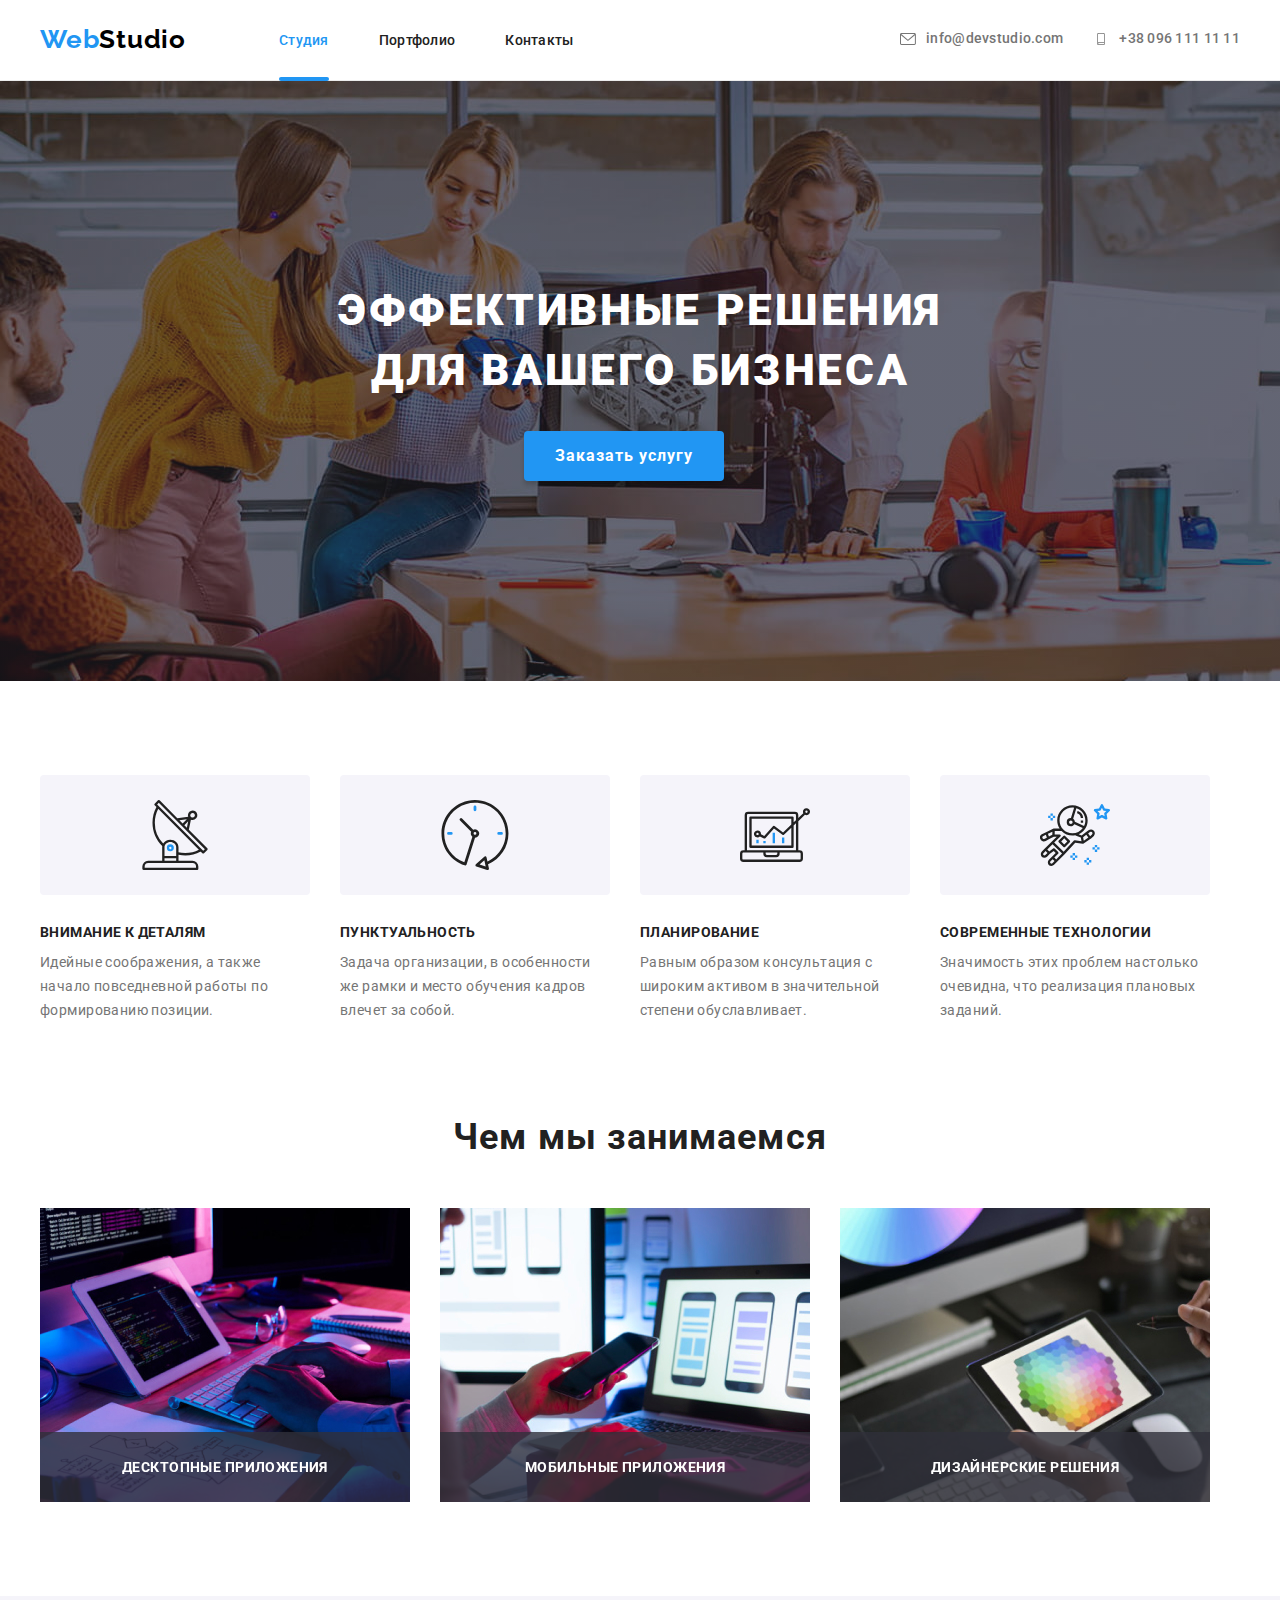
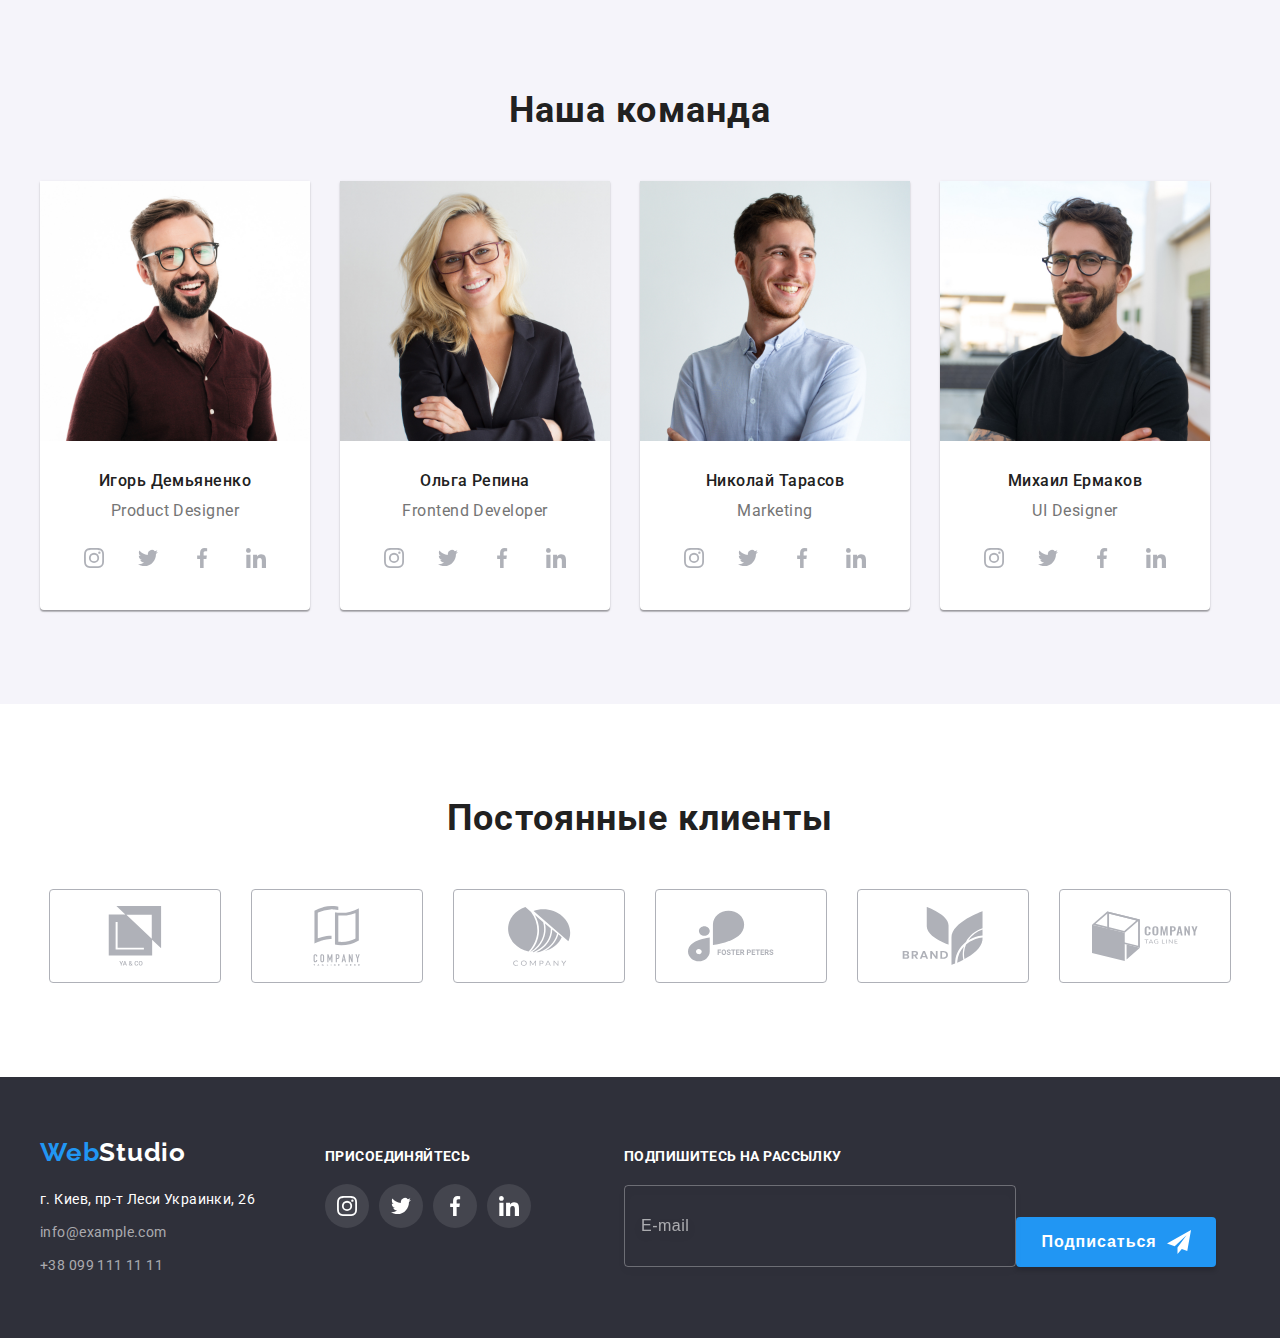
==== commit 3dcba036: "чекбокс через бекграунд" ====
--- a/index.html
+++ b/index.html
@@ -58,32 +58,46 @@
       </button>
 
 
-<form class="modal-form">
+<form class="modal-form" autocomplete="on">
 <h2 class="modal-title">Оставьте свои данные, мы вам перезвоним</h2>
 
 <div class="form-field">
   <label for="modal-name">Имя</label>
-  <input class="input-field name" type="text" name="modal-name" id="modal-name">
+  <input class="input-field name" type="text" name="modal-name" id="modal-name">  
+  <svg class="modal-form-icon">
+  <use href="./images/icons/symbol-defs.svg#icon-person">
+  </use>
+  </svg>
 </div>
 
 <div class="form-field">
   <label for="modal-tel">Телефон</label>
+      
   <input class="input-field tel"  type="tel" name="modal-tel" id="modal-tel">
+  <svg class="modal-form-icon">
+  <use href="./images/icons/symbol-defs.svg#icon-tel">
+  </use>
+  </svg>
 </div>
 
 <div class="form-field">
   <label for="modal-mail">Почта</label>
   <input class="input-field mail"  type="mail" name="modal-mail" id="modal-mail">
+  <svg class="modal-form-icon">
+  <use href="./images/icons/symbol-defs.svg#icon-mail"></use>
+  </svg>
 </div>
 
 <div class="form-field">
   <label for="modal-comment">Комментарий</label>
-<textarea class="input-field comment"  name="modal-comment" id="modal-comment" cols="" rows="">Введите текст</textarea>
+<textarea class="input-field comment"  name="modal-comment" id="modal-comment" placeholder="Введите текст..."></textarea>
 </div>
 
 <div class="form-checkbox">
-  <input class="checkbox-field" type="checkbox" name="modal-checkbox" value="" id="modal-checkbox">
-  <label for="modal-checkbox">Соглашаюсь с рассылкой и принимаю <a class="link-contract" href="">Условия Договора</a> </label>
+  <label class="checkbox-label">
+  <input class="checkbox-input" type="checkbox" name="modal-checkbox">
+  <span class="check-box"></span>  
+  Соглашаюсь с рассылкой и принимаю <a class="link-contract" href="">Условия Договора</a></label>
 </div>
 
 <div class="btn-form-send">
@@ -428,15 +442,16 @@
         </ul>
       </div>
       <!-- ФОРМА ФУТЕР -->
-        <div class="form-sumbit">
-          <form>
-            <label for="user-email-footer">Подпишитесь на рассылку</label>
+        
+          <form class="form-sumbit">
+            <div class="sumbit-label-input"><label for="user-email-footer">Подпишитесь на рассылку</label>
             <input type="email" name="user-email-footer" id="user-email-footer" placeholder="E-mail">
+            </div>
+            <div class="footer-btn">
             <button type="submit" class="footer-form-btn">Подписаться<svg class="form-icon-send">
               <use href="./images/icons/symbol-defs.svg#icon-send"></use>
-            </svg></button>
+            </svg></button></div>
           </form>
-        </div>
     </div>
   </footer>
 
--- a/css/styles.css
+++ b/css/styles.css
@@ -695,6 +695,84 @@
   height: 20px;
 }
 
+.form-sumbit {
+  display: flex;
+  justify-content: space-between;
+  width: 570px;
+  margin-left: 93px;
+}
+
+.sumbit-label-input {
+  display: flex;
+  flex-direction: column;
+}
+
+.sumbit-label-input input {
+  padding: 15px 16px;
+
+  width: 358px;
+  height: 50px;
+
+  background-color: transparent;
+  border: 1px solid rgba(255, 255, 255, 0.3);
+  border-radius: 4px;
+  filter: drop-shadow(0px 4px 4px rgba(0, 0, 0, 0.15));
+
+  font-size: 16px;
+  line-height: 1.25;
+  letter-spacing: 0.03em;
+  color: rgba(255, 255, 255, 0.6);
+}
+
+.sumbit-label-input input::placeholder {
+  font-size: 16px;
+  line-height: 1.25;
+  letter-spacing: 0.03em;
+  color: rgba(255, 255, 255, 0.6);
+}
+
+.sumbit-label-input label {
+  margin-bottom: 20px;
+
+  font-weight: 700;
+  font-size: 14px;
+  line-height: 1.14;
+  letter-spacing: 0.03em;
+  text-transform: uppercase;
+  color: #ffffff;
+}
+
+.footer-btn {
+  display: flex;
+  justify-content: center;
+  align-items: flex-end;
+}
+
+.footer-form-btn {
+  display: flex;
+  justify-content: center;
+  align-items: center;
+  width: 200px;
+  height: 50px;
+
+  background-color: var(--accent-color);
+  box-shadow: 0px 4px 4px rgba(0, 0, 0, 0.15);
+  border-radius: 4px;
+  border-color: transparent;
+
+  font-weight: 700;
+  font-size: 16px;
+  line-height: 1.88;
+  letter-spacing: 0.06em;
+  color: #ffffff;
+}
+
+.form-icon-send {
+  margin-left: 10px;
+  width: 24px;
+  height: 24px;
+}
+
 /* ======MODAL====== */
 
 .backdrop {
@@ -770,11 +848,6 @@
   transition-timing-function: var(--time-function);
 }
 
-.form-icon-send {
-  width: 24px;
-  height: 24px;
-}
-
 .modal-title {
   margin-bottom: 12px;
 
@@ -791,6 +864,7 @@
 }
 
 .form-field {
+  position: relative;
   display: flex;
   flex-direction: column;
 }
@@ -799,16 +873,16 @@
   margin-bottom: 4px;
 }
 
-.input-field{
+.input-field {
   border: 1px solid rgba(33, 33, 33, 0.2);
-border-radius: 4px;
-
-cursor: pointer;
-
-font-size: 12px;
-line-height: 1.17;
-letter-spacing: 0.01em;
-color: var(--primary-text-color);
+  border-radius: 4px;
+
+  cursor: pointer;
+
+  font-size: 12px;
+  line-height: 1.17;
+  letter-spacing: 0.01em;
+  color: var(--primary-text-color);
 }
 
 .input-field.comment {
@@ -817,32 +891,124 @@
   height: 120px;
 
   font-size: 12px;
-line-height: 1.17;
-letter-spacing: 0.01em;
-color: rgba(117, 117, 117, 0.5);
-}
-
-.input-field.name, 
+  line-height: 1.17;
+  letter-spacing: 0.01em;
+  color: var(--primary-text-color);
+
+  transition-property: outline-color;
+  transition-duration: var(--time-hover);
+  transition-timing-function: var(--time-function);
+}
+
+.input-field.comment::placeholder {
+  font-size: 14px;
+  line-height: 1.14;
+  letter-spacing: 0.01em;
+  color: rgba(117, 117, 117, 0.5);
+}
+
+.input-field.comment:focus {
+  outline: 1px solid var(--accent-color);
+}
+
+.input-field.name,
 .input-field.tel,
-.input-field.mail{
+.input-field.mail {
   height: 40px;
   margin-bottom: 10px;
+  padding: 10px 42px;
+
+  transition-property: outline-color;
+  transition-duration: var(--time-hover);
+  transition-timing-function: var(--time-function);
+}
+
+.modal-form-icon {
+  position: absolute;
+  top: 33px;
+  left: 15px;
+
+  display: inline-block;
+  width: 18px;
+  height: 18px;
+  background-color: transparent;
+
+  transition-property: fill;
+  transition-duration: var(--time-hover);
+  transition-timing-function: var(--time-function);
+}
+
+.input-field.name:focus ~ .modal-form-icon,
+.input-field.tel:focus ~ .modal-form-icon,
+.input-field.mail:focus ~ .modal-form-icon {
+  fill: var(--accent-color);
+}
+
+.input-field.name:focus,
+.input-field.tel:focus,
+.input-field.mail:focus {
+  outline: 1px solid var(--accent-color);
 }
 
 .form-checkbox {
-  display: flex;
-  justify-content: center;
-  align-items: center;
+  position: relative;
+  display: flex;
+  justify-content: center;
+  align-items: center;
+  text-align: center;
   margin-bottom: 30px;
   cursor: pointer;
 }
 
-.link-contract{
+.checkbox-label {
+  display: flex;
+  align-items: center;
+  padding-left: 24px;
+}
+
+.checkbox-input {
+  position: absolute;
+  width: 1px;
+  height: 1px;
+  margin: -1px;
+  border: 0;
+  padding: 0;
+
+  white-space: nowrap;
+  clip-path: inset(100%);
+  clip: rect(0 0 0 0);
+  overflow: hidden;
+}
+
+.check-box {
+  position: absolute;
+  width: 16px;
+  height: 15px;
+  margin-left: -24px;
+  background-image: url(../images/icons/square.svg);
+}
+
+.checkbox-input:checked + .check-box {
+  background-image: url(../images/icons/check.svg);
+  background-color: var(--accent-color);
+  border-radius: 2px;
+  background-repeat: no-repeat;
+  background-position: 50% 50%;
+}
+
+.modal-checkbox {
+  display: block;
   font-size: 14px;
-line-height: 1.71;
-letter-spacing: 0.03em;
-text-decoration-line: underline;
-color: var(--accent-color);
+  line-height: 1.71;
+  letter-spacing: 0.03em;
+}
+
+.link-contract {
+  font-size: 14px;
+  line-height: 1.71;
+  letter-spacing: 0.03em;
+  text-decoration-line: underline;
+  color: var(--accent-color);
 }
 
 .btn-form-send {
@@ -859,14 +1025,14 @@
 
   background-color: var(--accent-color);
   box-shadow: 0px 4px 4px rgba(0, 0, 0, 0.15);
-border-radius: 4px;
-border: transparent;
-
-font-weight: 700;
-font-size: 16px;
-line-height: 1.88;
-letter-spacing: 0.06em;
-color: #FFFFFF;
+  border-radius: 4px;
+  border: transparent;
+
+  font-weight: 700;
+  font-size: 16px;
+  line-height: 1.88;
+  letter-spacing: 0.06em;
+  color: #ffffff;
 }
 
 /* ================= */
